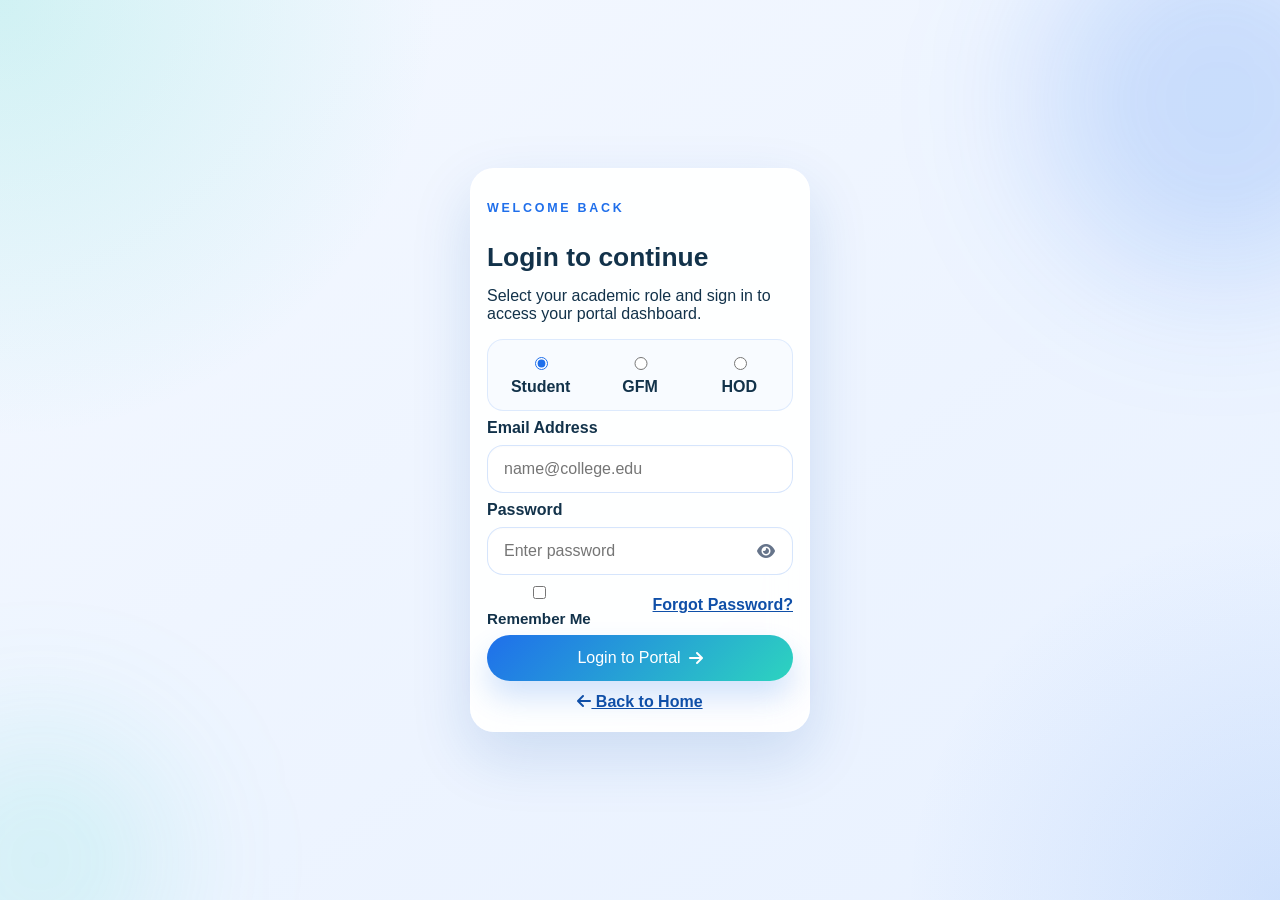
==== dashboards/gfm-attendance-entry.html @ f59755a3 "feat: FY attendance system - real-time updates, defaulter list, GFM notifications to student dashboa" ====
<!DOCTYPE html>
<html lang="en">
<head>
  <meta charset="UTF-8" />
  <meta name="viewport" content="width=device-width, initial-scale=1.0" />
  <title>Mark Attendance | GFM Portal</title>
  <link rel="preconnect" href="https://fonts.googleapis.com" />
  <link rel="preconnect" href="https://fonts.gstatic.com" crossorigin />
  <link href="https://fonts.googleapis.com/css2?family=Inter:wght@300;400;500;600;700;800&family=Outfit:wght@400;500;600;700;800&display=swap" rel="stylesheet" />
  <link rel="stylesheet" href="https://cdnjs.cloudflare.com/ajax/libs/font-awesome/6.5.1/css/all.min.css" crossorigin="anonymous" referrerpolicy="no-referrer" />
  <link rel="stylesheet" href="../css/dashboard.css" />
  <link rel="stylesheet" href="css/attendance.css" />
</head>
<body>
  <div id="toastContainer" style="position: fixed; top: 20px; right: 20px; z-index: 9999; display: flex; flex-direction: column; gap: 10px;"></div>

  <!-- CSRF Token -->
  <input type="hidden" id="csrfToken" value="" />

  <div class="dashboard-wrapper">
    <aside class="sidebar" id="sidebar">
      <div class="sidebar-header">
        <div class="logo-box">
          <svg class="logo-icon" viewBox="0 0 24 24" fill="none" stroke="#3B82F6" stroke-width="2.2" stroke-linecap="round" stroke-linejoin="round">
            <path d="M22 10v6M2 10l10-5 10 5-10 5z"/>
            <path d="M6 12v5c3 3 9 3 12 0v-5"/>
          </svg>
          <span class="portal-brand">GFM Portal</span>
        </div>
        <button class="sidebar-close-btn" id="sidebarCloseBtn" aria-label="Close sidebar">
          <i class="fa-solid fa-xmark"></i>
        </button>
      </div>

      <nav class="sidebar-menu">
        <a class="menu-item" data-tab="dashboard" href "../dashboards/gfm.html">
          <svg class="menu-icon" viewBox="0 0 24 24" fill="none" stroke="currentColor" stroke-width="2" stroke-linecap="round" stroke-linejoin="round">
            <rect x="3" y="3" width="7" height="7"></rect><rect x="14" y="3" width="7" height="7"></rect>
            <rect x="14" y="14" width="7" height="7"></rect><rect x="3" y="14" width="7" height="7"></rect>
          </svg>
          <span>Dashboard</span>
        </a>
        <a class="menu-item" data-tab="students" href="../dashboards/gfm.html">
          <svg class="menu-icon" viewBox="0 0 24 24" fill="none" stroke="currentColor" stroke-width="2" stroke-linecap="round" stroke-linejoin="round">
            <path d="M17 21v-2a4 4 0 0 0-4-4H5a4 4 0 0 0-4 4v2"></path>
            <circle cx="9" cy="7" r="4"></circle>
            <path d="M23 21v-2a4 4 0 0 0-3-3.87"></path>
            <path d="M16 3.13a4 4 0 0 1 0 7.75"></path>
          </svg>
          <span>Student Roster</span>
        </a>
        <a class="menu-item active" data-tab="attendance" href="gfm-attendance-entry.html">
          <svg class="menu-icon" viewBox="0 0 24 24" fill="none" stroke="currentColor" stroke-width="2" stroke-linecap="round" stroke-linejoin="round">
            <path d="M9 11l3 3L22 4"></path><path d="M21 12v7a2 2 0 0 1-2 2H5a2 2 0 0 1-2-2V5a2 2 0 0 1 2-2h11"></path>
          </svg>
          <span>Attendance Entry</span>
        </a>
        <a class="menu-item" data-tab="defaulters" href="../dashboards/gfm.html">
          <svg class="menu-icon" viewBox="0 0 24 24" fill="none" stroke="currentColor" stroke-width="2" stroke-linecap="round" stroke-linejoin="round">
            <path d="M10.29 3.86L1.82 18a2 2 0 0 0 1.71 3h16.94a2 2 0 0 0 1.71-3L13.71 3.86a2 2 0 0 0-3.42 0z"></path>
            <line x1="12" y1="9" x2="12" y2="13"></line><line x1="12" y1="17" x2="12.01" y2="17"></line>
          </svg>
          <span>Defaulters List</span>
        </a>
        <a class="menu-item" data-tab="reports" href="../dashboards/gfm.html">
          <svg class="menu-icon" viewBox="0 0 24 24" fill="none" stroke="currentColor" stroke-width="2" stroke-linecap="round" stroke-linejoin="round">
            <line x1="18" y1="20" x2="18" y2="10"></line>
            <line x1="12" y1="20" x2="12" y2="4"></line>
            <line x1="6" y1="20" x2="6" y2="14"></line>
          </svg>
          <span>Reports</span>
        </a>
        <a class="menu-item" data-tab="notices" href="../dashboards/gfm.html">
          <svg class="menu-icon" viewBox="0 0 24 24" fill="none" stroke="currentColor" stroke-width="2" stroke-linecap="round" stroke-linejoin="round">
            <path d="M18 8A6 6 0 0 0 6 8c0 7-3 9-3 9h18s-3-2-3-9"></path>
            <path d="M13.73 21a2 2 0 0 1-3.46 0"></path>
          </svg>
          <span>Notice Board</span>
        </a>
        <hr class="sidebar-divider" />
        <a class="menu-item logout" id="logoutBtn" href="../login.html">
          <svg class="menu-icon" viewBox="0 0 24 24" fill="none" stroke="currentColor" stroke-width="2" stroke-linecap="round" stroke-linejoin="round">
            <path d="M9 21H5a2 2 0 0 1-2-2V5a2 2 0 0 1 2-2h4"></path>
            <polyline points="16 17 21 12 16 7"></polyline>
            <line x1="21" y1="12" x2="9" y2="12"></line>
          </svg>
          <span>Logout</span>
        </a>
      </nav>

      <div class="sidebar-user-quick">
        <div class="profile-chip" id="userAvatarChip" style="width: 42px; height: 42px; border-radius: 50%; background: linear-gradient(135deg, #3B82F6, #1D4ED8); color: white; display: flex; align-items: center; justify-content: center; font-weight: 700; font-size: 1rem; flex-shrink: 0;">AV</div>
        <div class="quick-user-details">
          <span class="user-name" id="sidebarUserName">Prof. Aniket Verma</span>
          <span class="user-role" id="sidebarUserRole">Artificial Intelligence & Machine Learning (GFM)</span>
        </div>
      </div>
    </aside>

    <div class="main-content-layout">
      <header class="top-navbar">
        <div class="navbar-left">
          <button class="hamburger-menu" id="hamburgerBtn" aria-label="Toggle Navigation">
            <i class="fa-solid fa-bars"></i>
          </button>
          <div class="college-logo-container">
            <div class="college-meta">
              <span class="college-title">Student Attendance Management System</span>
              <span class="portal-badge">Guardian Faculty Portal</span>
            </div>
          </div>
        </div>
        <div class="navbar-center">
          <div class="search-bar-wrapper">
            <svg class="search-icon" viewBox="0 0 24 24" fill="none" stroke="currentColor" stroke-width="2" stroke-linecap="round" stroke-linejoin="round">
              <circle cx="11" cy="11" r="8"></circle><line x1="21" y1="21" x2="16.65" y2="16.65"></line>
            </svg>
            <input type="text" id="globalSearchInput" placeholder="Search student by name, roll no, or PRN..." />
          </div>
        </div>
        <div class="navbar-right">
          <button class="navbar-action-btn" id="themeToggleBtn" title="Toggle Light/Dark Theme">
            <i class="fa-solid fa-moon" id="themeIcon"></i>
          </button>
          <div class="profile-dropdown-wrapper">
            <button class="navbar-profile-trigger" id="profileDropdownBtn">
              <div class="nav-user-avatar" id="navAvatarInitials" style="width: 38px; height: 38px; border-radius: 50%; background: #3B82F6; color: white; display: flex; align-items: center; justify-content: center; font-weight: 700; font-size: 0.9rem;">AV</div>
              <div class="nav-user-info">
                <span class="user-fullname" id="topNavName">Prof. Aniket Verma</span>
                <span class="user-role-label">GFM Faculty In-Charge</span>
              </div>
              <i class="fa-solid fa-chevron-down dropdown-chevron"></i>
            </button>
            <div class="profile-dropdown-menu" id="profileMenu">
              <div class="menu-header">
                <strong id="dropdownName">Prof. Aniket Verma</strong>
                <span id="dropdownEmail">gfm@college.edu</span>
              </div>
              <a class="dropdown-item logout" id="menuLogoutBtn" href="../login.html"><i class="fa-solid fa-right-from-bracket"></i> Logout</a>
            </div>
          </div>
        </div>
      </header>

      <main class="dashboard-body">
        <!-- STEP 1: Selection Form -->
        <section class="tab-view active" id="entry-form-section">
          <div class="section-title-wrapper" style="margin-bottom: 24px;">
            <h1>Attendance Entry</h1>
            <p>Select class details and load students to mark attendance quickly.</p>
          </div>

          <div class="data-table-card" style="padding: 24px; margin-bottom: 24px;">
            <div style="display: grid; grid-template-columns: repeat(auto-fit, minmax(200px, 1fr)); gap: 16px; align-items: end;">
              <div>
                <label style="font-size: 0.82rem; font-weight: 700; display: block; margin-bottom: 6px; color: var(--text-secondary);">Select Class <span style="color: #EF4444;">*</span></label>
                <select class="custom-select-box" id="entryClass" style="width: 100%;">
                  <option value="">-- Select FY A / FY B / FY C --</option>
                  <option value="FY A">FY A</option>
                  <option value="FY B">FY B</option>
                  <option value="FY C">FY C</option>
                </select>
              </div>
              <div>
                <label style="font-size: 0.82rem; font-weight: 700; display: block; margin-bottom: 6px; color: var(--text-secondary);">Subject</label>
                <select class="custom-select-box" id="entrySubject" style="width: 100%;">
                  <option value="Web Development">Web Development</option>
                  <option value="Data Structures">Data Structures</option>
                  <option value="Database Systems">Database Systems</option>
                  <option value="Computer Networks">Computer Networks</option>
                  <option value="Software Engineering">Software Engineering</option>
                  <option value="Machine Learning">Machine Learning</option>
                  <option value="Artificial Intelligence">Artificial Intelligence</option>
                  <option value="Mobile Application Development">Mobile Application Development</option>
                </select>
              </div>
              <div>
                <label style="font-size: 0.82rem; font-weight: 700; display: block; margin-bottom: 6px; color: var(--text-secondary);">Date</label>
                <input type="date" class="custom-select-box" id="entryDate" style="width: 100%;" />
              </div>
              <div>
                <label style="font-size: 0.82rem; font-weight: 700; display: block; margin-bottom: 6px; color: var(--text-secondary);">Lecture Number</label>
                <input type="number" class="custom-select-box" id="entryLecture" value="1" min="1" style="width: 100%;" />
              </div>
            </div>
            <div style="margin-top: 20px; display: flex; gap: 12px; flex-wrap: wrap;">
              <button class="table-action-btn primary-solid" id="loadStudentsBtn">
                <i class="fa-solid fa-users"></i> Load Student List
              </button>
              <button class="table-action-btn secondary-ghost" id="resetFormBtn">
                <i class="fa-solid fa-rotate-left"></i> Reset Form
              </button>
            </div>
          </div>
        </section>

        <!-- STEP 2: Attendance Marking Table -->
        <section class="tab-view hidden-view" id="attendance-table-section">
          <div class="data-table-card">
            <div class="table-card-header">
              <div>
                <h2 style="margin-bottom: 4px;" id="tableSubjectTitle">Attendance Marking</h2>
                <p style="font-size: 0.85rem; color: var(--text-secondary);">
                  Present: <strong id="presentCountText" class="text-success">0</strong> | 
                  Absent: <strong id="absentCountText" class="text-danger">0</strong> | 
                  Medical Leave: <strong id="medicalCountText" style="color: #F59E0B;">0</strong> | 
                  Duty Leave: <strong id="dutyCountText" style="color: #6366F1;">0</strong> | 
                  Total: <strong id="totalCountText">0</strong>
                </p>
              </div>
              <div class="table-controls">
                <div class="search-box-pill">
                  <svg class="search-icon-sm" viewBox="0 0 24 24" fill="none" stroke="currentColor" stroke-width="2">
                    <circle cx="11" cy="11" r="8"></circle><line x1="21" y1="21" x2="16.65" y2="16.65"></line>
                  </svg>
                  <input type="text" id="attendanceSearchInput" placeholder="Search student..." />
                </div>
                <button type="button" class="table-action-btn secondary-solid" id="markAllPresentBtn" title="Mark all as Present">
                  <i class="fa-solid fa-user-check text-success"></i> Mark All Present
                </button>
                <button type="button" class="table-action-btn secondary-solid" id="markAllAbsentBtn" title="Mark all as Absent">
                  <i class="fa-solid fa-user-xmark text-danger"></i> Mark All Absent
                </button>
                <button type="button" class="table-action-btn secondary-ghost" id="resetAttendanceBtn">
                  <i class="fa-solid fa-rotate-left"></i> Reset
                </button>
                <button type="button" class="table-action-btn primary-solid" id="saveAttendanceBtn">
                  <i class="fa-solid fa-floppy-disk"></i> Save Attendance
                </button>
              </div>
            </div>

            <div class="responsive-table-container">
              <table class="dashboard-table attendance-fast-table" id="attendanceEntryTable">
                <thead>
                  <tr>
                    <th>Roll Number</th>
                    <th>PRN</th>
                    <th>Student Name</th>
                    <th>Current Attendance %</th>
                    <th class="cell-center" style="color: #10B981;">Present</th>
                    <th class="cell-center" style="color: #EF4444;">Absent</th>
                    <th class="cell-center" style="color: #F59E0B;">Medical Leave</th>
                    <th class="cell-center" style="color: #6366F1;">Duty Leave</th>
                    <th>Remarks</th>
                  </tr>
                </thead>
                <tbody id="attendanceTableBody">
                  <tr id="emptyStateRow">
                    <td colspan="9" style="text-align: center; padding: 40px; color: var(--text-secondary);">
                      <i class="fa-solid fa-inbox" style="font-size: 2rem; margin-bottom: 12px; display: block;"></i>
                      Select FY A, FY B or FY C to load students.
                    </td>
                  </tr>
                </tbody>
              </table>
            </div>
          </div>
        </section>

        <!-- Loading Overlay -->
        <div id="loadingOverlay" style="display: none; position: fixed; inset: 0; background: rgba(0,0,0,0.4); z-index: 9998; justify-content: center; align-items: center;">
          <div style="background: white; padding: 24px 32px; border-radius: 12px; display: flex; flex-direction: column; align-items: center; gap: 12px;">
            <div class="spinner"></div>
            <span style="font-weight: 600;">Saving Attendance...</span>
          </div>
        </div>

        <!-- Duplicate Modal -->
        <div id="duplicateModal" style="display: none; position: fixed; inset: 0; background: rgba(0,0,0,0.5); z-index: 10000; justify-content: center; align-items: center;">
          <div style="background: white; padding: 28px; border-radius: 16px; max-width: 500px; width: 90%; box-shadow: 0 20px 60px rgba(0,0,0,0.3);">
            <div style="display: flex; align-items: center; gap: 12px; margin-bottom: 16px;">
              <div style="width: 40px; height: 40px; border-radius: 50%; background: rgba(245, 158, 11, 0.1); color: #F59E0B; display: flex; align-items: center; justify-content: center;">
                <i class="fa-solid fa-triangle-exclamation fa-lg"></i>
              </div>
              <h3 style="margin: 0; font-size: 1.1rem;">Duplicate Attendance Found</h3>
            </div>
            <p style="color: var(--text-secondary); margin-bottom: 8px;">Attendance for this lecture session already exists:</p>
            <ul id="duplicateList" style="background: #FEF3C7; padding: 12px 16px; border-radius: 8px; margin-bottom: 20px; list-style: none; font-size: 0.9rem;"></ul>
            <div style="display: flex; gap: 12px; justify-content: flex-end;">
              <button class="table-action-btn secondary-ghost" id="duplicateCancelBtn">Keep Existing</button>
              <button class="table-action-btn primary-solid" id="duplicateOverwriteBtn">Update Existing Attendance</button>
            </div>
          </div>
        </div>

      </main>
    </div>
  </div>

  <script src="../js/dashboard.js"></script>
  <script src="js/attendance_entry.js"></script>
</body>
</html>
---- css/dashboard.css ----
/* ==========================================================================
   PREMIUM 2026 SaaS DESIGN SYSTEM - GFM ATTENDANCE DEFAULTER SYSTEM
   Inspired by Stripe, Linear, Notion, and Microsoft Admin Center.
   Clean whitespace, subtle glassmorphic elements, modern typography.
   ========================================================================== */

/* 1. CSS VARIABLES & COLOR SYSTEM */
:root {
  --primary: #3B82F6;
  --primary-hover: #2563EB;
  --primary-light: rgba(59, 130, 246, 0.08);
  --secondary: #0F172A;
  --success: #10B981;
  --warning: #F59E0B;
  --danger: #EF4444;
  --purple: #8B5CF6;
  --skyblue: #0EA5E9;

  /* White-space & Typography Scale */
  --font-family: 'Poppins', -apple-system, BlinkMacSystemFont, "Segoe UI", Roboto, sans-serif;
  --radius-xl: 20px;
  --radius-lg: 16px;
  --radius-md: 12px;
  --radius-sm: 8px;
  --transition: all 0.35s cubic-bezier(0.16, 1, 0.3, 1);
  --navbar-height: 76px;
  --sidebar-width: 270px;
  --sidebar-collapsed-width: 88px;

  /* Light Theme Variables (Clean, bright, glass surfaces) */
  --background: #F6F8FC;
  --surface: rgba(255, 255, 255, 0.85);
  --surface-solid: #FFFFFF;
  --surface-hover: rgba(241, 245, 249, 0.8);
  --text-primary: #1E293B;
  --text-secondary: #64748B;
  --border: rgba(226, 232, 240, 0.8);
  --border-focus: rgba(59, 130, 246, 0.4);
  --glass-bg: rgba(255, 255, 255, 0.65);
  --glass-border: rgba(255, 255, 255, 0.6);
  --glass-shadow: 0 8px 32px 0 rgba(31, 38, 135, 0.04);
  
  --shadow-sm: 0 2px 8px rgba(0, 0, 0, 0.02);
  --shadow-md: 0 10px 25px -5px rgba(0, 0, 0, 0.03), 0 8px 10px -6px rgba(0, 0, 0, 0.03);
  --shadow-lg: 0 20px 40px -10px rgba(15, 23, 42, 0.06);

  /* Brand Tints */
  --blue-tint: rgba(59, 130, 246, 0.08);
  --green-tint: rgba(16, 185, 129, 0.08);
  --orange-tint: rgba(245, 158, 11, 0.08);
  --red-tint: rgba(239, 68, 68, 0.08);
  --purple-tint: rgba(139, 92, 246, 0.08);
  --skyblue-tint: rgba(14, 165, 233, 0.08);
}

[data-theme="dark"] {
  /* Dark Theme Variables (Deep Space, Matte Charcoal) */
  --background: #080B11;
  --surface: rgba(17, 24, 39, 0.7);
  --surface-solid: #111827;
  --surface-hover: rgba(31, 41, 55, 0.7);
  --text-primary: #F3F4F6;
  --text-secondary: #9CA3AF;
  --border: rgba(55, 65, 81, 0.4);
  --border-focus: rgba(59, 130, 246, 0.6);
  --glass-bg: rgba(17, 24, 39, 0.5);
  --glass-border: rgba(255, 255, 255, 0.05);
  --glass-shadow: 0 8px 32px 0 rgba(0, 0, 0, 0.3);
  
  --shadow-sm: 0 2px 8px rgba(0, 0, 0, 0.2);
  --shadow-md: 0 10px 25px -5px rgba(0, 0, 0, 0.3), 0 8px 10px -6px rgba(0, 0, 0, 0.3);
  --shadow-lg: 0 20px 40px -10px rgba(0, 0, 0, 0.5);

  --blue-tint: rgba(59, 130, 246, 0.15);
  --green-tint: rgba(16, 185, 129, 0.15);
  --orange-tint: rgba(245, 158, 11, 0.15);
  --red-tint: rgba(239, 68, 68, 0.15);
  --purple-tint: rgba(139, 92, 246, 0.15);
  --skyblue-tint: rgba(14, 165, 233, 0.15);
}

/* 2. BASE RESET & SCROLLBARS */
* {
  box-sizing: border-box;
  margin: 0;
  padding: 0;
  -webkit-font-smoothing: antialiased;
  -moz-osx-font-smoothing: grayscale;
}

body {
  font-family: var(--font-family);
  background-color: var(--background);
  color: var(--text-primary);
  min-height: 100vh;
  overflow-x: hidden;
  line-height: 1.6;
  letter-spacing: -0.01em;
  transition: background-color 0.4s ease, color 0.4s ease;
}

/* Custom Scrollbar for modern touch */
::-webkit-scrollbar {
  width: 6px;
  height: 6px;
}

::-webkit-scrollbar-track {
  background: transparent;
}

::-webkit-scrollbar-thumb {
  background: var(--border);
  border-radius: 10px;
}

::-webkit-scrollbar-thumb:hover {
  background: var(--text-secondary);
}

a, button {
  cursor: pointer;
  transition: var(--transition);
}

/* Global Helpers */
.warning-text { color: var(--warning); font-weight: 600; }
.danger-text { color: var(--danger); font-weight: 600; }
.success-text { color: var(--success); font-weight: 600; }
.primary-text { color: var(--primary); font-weight: 600; }
.font-weight-bold { font-weight: 600; }
.center-align { text-align: center; }

/* ==========================================================================
   3. STRUCTURAL WRAPPERS
   ========================================================================== */
.dashboard-wrapper {
  display: flex;
  min-height: 100vh;
  width: 100vw;
}

/* SIDEBAR - Translucent Glassmorphic Column */
.sidebar {
  width: var(--sidebar-width);
  background: var(--glass-bg);
  backdrop-filter: blur(16px);
  -webkit-backdrop-filter: blur(16px);
  border-right: 1px solid var(--glass-border);
  display: flex;
  flex-direction: column;
  position: fixed;
  top: 0;
  bottom: 0;
  left: 0;
  z-index: 100;
  box-shadow: var(--glass-shadow);
  transition: var(--transition);
}

.sidebar.collapsed {
  width: var(--sidebar-collapsed-width);
}

.sidebar-header {
  height: var(--navbar-height);
  padding: 0 24px;
  display: flex;
  align-items: center;
  justify-content: space-between;
  border-bottom: 1px solid var(--border);
}

.logo-box {
  display: flex;
  align-items: center;
  gap: 14px;
  overflow: hidden;
}

.logo-icon {
  width: 36px;
  height: 36px;
  flex-shrink: 0;
  filter: drop-shadow(0 4px 6px rgba(59, 130, 246, 0.2));
}

.portal-brand {
  font-size: 1.15rem;
  font-weight: 800;
  color: var(--text-primary);
  white-space: nowrap;
  letter-spacing: -0.03em;
  background: linear-gradient(135deg, var(--text-primary) 30%, var(--primary) 100%);
  -webkit-background-clip: text;
  -webkit-text-fill-color: transparent;
}

.sidebar-close-btn {
  display: none;
  color: var(--text-secondary);
}

.sidebar-menu {
  flex: 1;
  padding: 24px 16px;
  display: flex;
  flex-direction: column;
  gap: 6px;
  overflow-y: auto;
}

.menu-item {
  display: flex;
  align-items: center;
  gap: 16px;
  padding: 12px 18px;
  border-radius: var(--radius-md);
  color: var(--text-secondary);
  font-weight: 500;
  font-size: 0.92rem;
  position: relative;
  overflow: hidden;
}

.menu-icon {
  width: 22px;
  height: 22px;
  flex-shrink: 0;
  stroke: var(--text-secondary);
}

.menu-item:hover {
  background-color: var(--surface-hover);
  color: var(--text-primary);
}

.menu-item:hover .menu-icon {
  stroke: var(--text-primary);
}

.menu-item.active {
  background: linear-gradient(135deg, var(--primary) 0%, var(--primary-hover) 100%);
  color: #FFFFFF;
  box-shadow: 0 4px 14px 0 rgba(59, 130, 246, 0.3);
}

.menu-item.active .menu-icon {
  stroke: #FFFFFF;
}

.sidebar-divider {
  border: 0;
  height: 1px;
  background-color: var(--border);
  margin: 16px 8px;
}

.menu-item.logout {
  margin-top: auto;
}

.menu-item.logout:hover {
  background-color: var(--red-tint);
  color: var(--danger);
}

.sidebar-user-quick {
  padding: 20px 16px;
  border-top: 1px solid var(--border);
  display: flex;
  align-items: center;
  gap: 14px;
  overflow: hidden;
  background: rgba(15, 23, 42, 0.02);
}

[data-theme="dark"] .sidebar-user-quick {
  background: rgba(255, 255, 255, 0.02);
}

.quick-user-avatar {
  width: 44px;
  height: 44px;
  border-radius: 50%;
  object-fit: cover;
  flex-shrink: 0;
  border: 2px solid var(--primary);
  box-shadow: var(--shadow-sm);
}

.quick-user-details {
  display: flex;
  flex-direction: column;
  overflow: hidden;
}

.quick-user-details .user-name {
  font-size: 0.88rem;
  font-weight: 600;
  color: var(--text-primary);
  white-space: nowrap;
  text-overflow: ellipsis;
  overflow: hidden;
}

.quick-user-details .user-role {
  font-size: 0.78rem;
  color: var(--text-secondary);
  white-space: nowrap;
}

/* Sidebar Collapsed State */
.sidebar.collapsed .portal-brand,
.sidebar.collapsed .sidebar-user-quick .quick-user-details,
.sidebar.collapsed .menu-item span,
.sidebar.collapsed .sidebar-divider {
  display: none;
}

.sidebar.collapsed .menu-item {
  justify-content: center;
  padding: 14px;
}

.sidebar.collapsed .sidebar-user-quick {
  justify-content: center;
  padding: 14px;
}

/* MAIN CONTENT BLOCK */
.main-content-layout {
  flex: 1;
  margin-left: var(--sidebar-width);
  min-height: 100vh;
  display: flex;
  flex-direction: column;
  transition: var(--transition);
  position: relative;
}

.sidebar.collapsed ~ .main-content-layout {
  margin-left: var(--sidebar-collapsed-width);
}

/* FIXED TOP NAVBAR */
.top-navbar {
  height: var(--navbar-height);
  background: var(--glass-bg);
  backdrop-filter: blur(16px);
  -webkit-backdrop-filter: blur(16px);
  border-bottom: 1px solid var(--glass-border);
  padding: 0 32px;
  display: flex;
  align-items: center;
  justify-content: space-between;
  position: sticky;
  top: 0;
  z-index: 90;
  box-shadow: var(--glass-shadow);
  transition: background-color 0.4s ease;
}

.navbar-left {
  display: flex;
  align-items: center;
  gap: 20px;
}

.hamburger-menu {
  color: var(--text-primary);
  display: flex;
  align-items: center;
  justify-content: center;
  padding: 6px;
  border-radius: var(--radius-sm);
}

.hamburger-menu:hover {
  background-color: var(--surface-hover);
}

.college-logo-container {
  display: flex;
  align-items: center;
  gap: 14px;
}

.college-svg-logo {
  width: 42px;
  height: 42px;
  flex-shrink: 0;
  filter: drop-shadow(0 4px 8px rgba(0, 0, 0, 0.05));
}

.college-meta {
  display: flex;
  flex-direction: column;
}

.college-title {
  font-size: 0.92rem;
  font-weight: 800;
  color: var(--text-primary);
  white-space: nowrap;
  letter-spacing: -0.02em;
}

.portal-badge {
  font-size: 0.72rem;
  color: var(--primary);
  font-weight: 700;
  text-transform: uppercase;
  letter-spacing: 0.08em;
}

.navbar-center {
  flex: 1;
  max-width: 440px;
  margin: 0 32px;
}

.search-bar-wrapper {
  background-color: rgba(15, 23, 42, 0.03);
  border: 1px solid var(--border);
  border-radius: var(--radius-md);
  padding: 10px 18px;
  display: flex;
  align-items: center;
  gap: 12px;
  transition: var(--transition);
}

[data-theme="dark"] .search-bar-wrapper {
  background-color: rgba(255, 255, 255, 0.03);
}

.search-bar-wrapper:focus-within {
  border-color: var(--primary);
  background-color: var(--surface-solid);
  box-shadow: 0 0 0 4px rgba(59, 130, 246, 0.12);
}

.search-icon {
  width: 20px;
  height: 20px;
  color: var(--text-secondary);
  stroke: var(--text-secondary);
}

.search-bar-wrapper input {
  width: 100%;
  font-size: 0.88rem;
  color: var(--text-primary);
  font-weight: 500;
}

.search-bar-wrapper input::placeholder {
  color: var(--text-secondary);
  font-weight: 400;
}

.navbar-right {
  display: flex;
  align-items: center;
  gap: 14px;
}

.navbar-action-btn {
  width: 42px;
  height: 42px;
  border-radius: 50%;
  display: flex;
  align-items: center;
  justify-content: center;
  color: var(--text-secondary);
  position: relative;
  border: 1px solid var(--border);
  background: var(--surface-solid);
}

.navbar-action-btn:hover {
  background-color: var(--surface-hover);
  color: var(--text-primary);
  transform: translateY(-2px);
  box-shadow: var(--shadow-sm);
}

.badge-dot {
  width: 8px;
  height: 8px;
  border-radius: 50%;
  background-color: var(--danger);
  position: absolute;
  top: 10px;
  right: 10px;
  box-shadow: 0 0 0 2px var(--surface-solid);
}

.notification-bell-container {
  position: relative;
}

.notification-badge {
  background-color: var(--danger);
  color: white;
  font-size: 0.68rem;
  font-weight: 800;
  border-radius: 20px;
  padding: 2px 6px;
  position: absolute;
  top: -4px;
  right: -4px;
  box-shadow: 0 0 0 2px var(--surface-solid);
}

/* Dropdown styling */
.notification-dropdown-panel {
  position: absolute;
  top: calc(100% + 12px);
  right: 0;
  width: 360px;
  background-color: var(--surface-solid);
  border: 1px solid var(--border);
  border-radius: var(--radius-xl);
  box-shadow: var(--shadow-lg);
  display: none;
  flex-direction: column;
  overflow: hidden;
  z-index: 120;
  animation: slideDownFade 0.3s cubic-bezier(0.16, 1, 0.3, 1);
}

.notification-dropdown-panel.show {
  display: flex;
}

@keyframes slideDownFade {
  from { opacity: 0; transform: translateY(-10px); }
  to { opacity: 1; transform: translateY(0); }
}

.dropdown-header {
  padding: 18px 20px;
  border-bottom: 1px solid var(--border);
  display: flex;
  align-items: center;
  justify-content: space-between;
}

.dropdown-header h4 {
  font-size: 0.95rem;
  font-weight: 700;
}

.dropdown-notification-list {
  list-style: none;
  max-height: 320px;
  overflow-y: auto;
}

.dropdown-notification-list li {
  padding: 16px 20px;
  border-bottom: 1px solid var(--border);
  display: flex;
  gap: 14px;
  transition: var(--transition);
}

.dropdown-notification-list li:hover {
  background-color: var(--surface-hover);
}

.dropdown-notification-list li.unread {
  background-color: var(--primary-light);
}

.notif-icon-circle {
  width: 36px;
  height: 36px;
  border-radius: 50%;
  display: flex;
  align-items: center;
  justify-content: center;
  flex-shrink: 0;
}

.notif-body {
  display: flex;
  flex-direction: column;
  gap: 4px;
}

.notif-body p {
  font-size: 0.85rem;
  color: var(--text-primary);
  line-height: 1.4;
}

.notif-time {
  font-size: 0.72rem;
  color: var(--text-secondary);
}

.dropdown-footer {
  padding: 14px;
  border-top: 1px solid var(--border);
  text-align: center;
  background-color: var(--background);
}

.dropdown-footer a {
  font-size: 0.85rem;
  font-weight: 700;
  color: var(--primary);
}

/* Profile trigger options menu */
.profile-dropdown-wrapper {
  position: relative;
}

.navbar-profile-trigger {
  display: flex;
  align-items: center;
  gap: 12px;
  padding: 6px 14px 6px 6px;
  border-radius: 50px;
  border: 1px solid var(--border);
  background: var(--surface-solid);
}

.navbar-profile-trigger:hover {
  background-color: var(--surface-hover);
  transform: translateY(-2px);
  box-shadow: var(--shadow-sm);
}

.nav-user-avatar {
  width: 38px;
  height: 38px;
  border-radius: 50%;
  object-fit: cover;
  border: 2px solid var(--primary);
}

.nav-user-info {
  display: flex;
  flex-direction: column;
  text-align: left;
}

.user-fullname {
  font-size: 0.85rem;
  font-weight: 700;
  color: var(--text-primary);
  line-height: 1.2;
}

.user-role-label {
  font-size: 0.72rem;
  color: var(--text-secondary);
}

.dropdown-chevron {
  color: var(--text-secondary);
}

.profile-dropdown-menu {
  position: absolute;
  top: calc(100% + 12px);
  right: 0;
  width: 240px;
  background-color: var(--surface-solid);
  border: 1px solid var(--border);
  border-radius: var(--radius-xl);
  box-shadow: var(--shadow-lg);
  padding: 10px 0;
  display: none;
  flex-direction: column;
  z-index: 120;
  animation: slideDownFade 0.3s cubic-bezier(0.16, 1, 0.3, 1);
}

.profile-dropdown-menu.show {
  display: flex;
}

.menu-header {
  padding: 14px 20px;
  border-bottom: 1px solid var(--border);
  display: flex;
  flex-direction: column;
  margin-bottom: 6px;
}

.menu-header strong {
  font-size: 0.88rem;
  color: var(--text-primary);
  font-weight: 700;
}

.menu-header span {
  font-size: 0.78rem;
  color: var(--text-secondary);
  word-break: break-all;
}

.dropdown-item {
  display: flex;
  align-items: center;
  gap: 14px;
  padding: 12px 20px;
  font-size: 0.88rem;
  color: var(--text-secondary);
  font-weight: 500;
}

.dropdown-item:hover {
  background-color: var(--surface-hover);
  color: var(--text-primary);
}

.dropdown-divider {
  border: 0;
  height: 1px;
  background-color: var(--border);
  margin: 8px 0;
}

.dropdown-item.logout:hover {
  background-color: var(--red-tint);
  color: var(--danger);
}


/* ==========================================================================
   4. LAYOUT COMPONENT VISUAL POLISH
   ========================================================================== */
.dashboard-body {
  padding: 40px; /* Increased whitespace */
  display: flex;
  flex-direction: column;
  gap: 36px; /* Increased whitespace */
  flex: 1;
}

.hidden-view {
  display: none !important;
}

/* SECTION META WRAPPER */
.section-title-wrapper {
  display: flex;
  flex-direction: column;
  gap: 8px;
}

.section-title-wrapper h1 {
  font-size: 2rem;
  font-weight: 800;
  color: var(--text-primary);
  letter-spacing: -0.03em;
}

.section-title-wrapper p {
  font-size: 0.95rem;
  color: var(--text-secondary);
}

.back-link {
  display: inline-flex;
  align-items: center;
  gap: 8px;
  font-size: 0.9rem;
  color: var(--primary);
  font-weight: 700;
  margin-bottom: 12px;
}

.back-link:hover {
  color: var(--primary-hover);
  transform: translateX(-2px);
}

/* DASHBOARD HERO BANNER (Oracle/Microsoft style gradient glass) */
.dashboard-hero {
  background: linear-gradient(135deg, #1E3A8A 0%, #0F172A 100%);
  color: #FFFFFF;
  border-radius: var(--radius-xl);
  padding: 36px 44px;
  display: flex;
  justify-content: space-between;
  align-items: center;
  position: relative;
  overflow: hidden;
  box-shadow: var(--shadow-md), 0 15px 30px -10px rgba(30, 58, 138, 0.2);
  border: 1px solid rgba(255, 255, 255, 0.05);
}

[data-theme="dark"] .dashboard-hero {
  background: linear-gradient(135deg, #0F172A 0%, #020617 100%);
}

.hero-text h1 {
  font-size: 1.8rem;
  font-weight: 800;
  margin-bottom: 12px;
  letter-spacing: -0.02em;
}

.hero-text p {
  font-size: 0.98rem;
  color: rgba(241, 245, 249, 0.8);
  margin-bottom: 24px;
}

.hero-text p strong {
  background-color: rgba(245, 158, 11, 0.25);
  border: 1px solid rgba(245, 158, 11, 0.3);
  padding: 3px 8px;
  border-radius: var(--radius-sm);
  color: #FBBF24;
}

.hero-academic-meta {
  display: flex;
  flex-wrap: wrap;
  gap: 14px;
}

.meta-tag {
  background-color: rgba(255, 255, 255, 0.06);
  border: 1px solid rgba(255, 255, 255, 0.08);
  padding: 8px 16px;
  border-radius: var(--radius-md);
  font-size: 0.82rem;
  display: flex;
  gap: 8px;
}

.meta-tag .meta-label {
  color: rgba(255, 255, 255, 0.6);
}

.meta-tag .meta-val {
  font-weight: 700;
}

/* Clock Widget */
.hero-clock-widget {
  background-color: rgba(255, 255, 255, 0.04);
  backdrop-filter: blur(20px);
  -webkit-backdrop-filter: blur(20px);
  border: 1px solid rgba(255, 255, 255, 0.08);
  padding: 20px 24px;
  border-radius: var(--radius-lg);
  display: flex;
  align-items: center;
  gap: 20px;
  min-width: 270px;
  box-shadow: 0 8px 32px 0 rgba(0, 0, 0, 0.2);
}

.clock-icon {
  color: var(--primary);
  opacity: 0.9;
  filter: drop-shadow(0 0 8px rgba(59, 130, 246, 0.5));
}

.clock-display {
  display: flex;
  flex-direction: column;
}

.clock-time {
  font-size: 1.55rem;
  font-weight: 800;
  letter-spacing: 0.5px;
}

.clock-date {
  font-size: 0.78rem;
  color: rgba(241, 245, 249, 0.7);
}


/* ==========================================================================
   5. METRICS STATS CARDS (Premium Elevating Grid)
   ========================================================================== */
.metrics-grid {
  display: grid;
  grid-template-columns: repeat(auto-fit, minmax(230px, 1fr));
  gap: 24px; /* Increased whitespace */
}

.metric-card {
  background: var(--surface);
  backdrop-filter: blur(12px);
  -webkit-backdrop-filter: blur(12px);
  border: 1px solid var(--border);
  border-radius: var(--radius-lg);
  padding: 24px;
  display: flex;
  justify-content: space-between;
  align-items: flex-start;
  position: relative;
  overflow: hidden;
  box-shadow: var(--shadow-sm);
  transition: var(--transition);
}

.metric-card:hover {
  transform: translateY(-6px) scale(1.01);
  box-shadow: var(--shadow-lg);
  border-color: var(--border-focus);
}

.metric-info {
  display: flex;
  flex-direction: column;
  z-index: 2;
}

.metric-title {
  font-size: 0.82rem;
  font-weight: 700;
  color: var(--text-secondary);
  text-transform: uppercase;
  letter-spacing: 0.08em;
  margin-bottom: 12px;
}

.metric-value {
  font-size: 2.1rem;
  font-weight: 800;
  color: var(--text-primary);
  line-height: 1.1;
  margin-bottom: 8px;
  letter-spacing: -0.02em;
}

.metric-helper {
  font-size: 0.76rem;
  color: var(--text-secondary);
  font-weight: 500;
}

.metric-icon-box {
  width: 48px;
  height: 48px;
  border-radius: var(--radius-md);
  display: flex;
  align-items: center;
  justify-content: center;
  z-index: 2;
  box-shadow: inset 0 2px 4px rgba(255, 255, 255, 0.1);
}

.metric-icon-box svg {
  width: 24px;
  height: 24px;
}

.card-glow-bg {
  position: absolute;
  top: -30px;
  right: -30px;
  width: 110px;
  height: 110px;
  border-radius: 50%;
  filter: blur(45px);
  opacity: 0.2;
}

.metric-card:hover .card-glow-bg {
  transform: scale(1.6);
  opacity: 0.35;
}


/* ==========================================================================
   6. GRID LAYOUT & WHITE SPACE
   ========================================================================== */
.dashboard-grid-layout {
  display: grid;
  grid-template-columns: 1fr 350px;
  gap: 32px; /* Increased whitespace */
}

.grid-column-left {
  display: flex;
  flex-direction: column;
  gap: 32px; /* Increased whitespace */
}

.grid-column-right {
  display: flex;
  flex-direction: column;
  gap: 32px; /* Increased whitespace */
}

/* CHARTS SECTION */
.charts-card-panel {
  display: grid;
  grid-template-columns: 1fr 1fr;
  gap: 32px; /* Increased whitespace */
}

.chart-box {
  background: var(--surface);
  backdrop-filter: blur(12px);
  -webkit-backdrop-filter: blur(12px);
  border: 1px solid var(--border);
  border-radius: var(--radius-lg);
  padding: 24px;
  box-shadow: var(--shadow-sm);
}

.chart-header {
  display: flex;
  align-items: center;
  justify-content: space-between;
  margin-bottom: 24px;
}

.chart-header h3 {
  font-size: 1rem;
  font-weight: 700;
  color: var(--text-primary);
  letter-spacing: -0.02em;
}

.chart-filters {
  display: flex;
  background-color: rgba(15, 23, 42, 0.04);
  padding: 3px;
  border-radius: var(--radius-sm);
}

[data-theme="dark"] .chart-filters {
  background-color: rgba(255, 255, 255, 0.04);
}

.chart-filter-tag {
  font-size: 0.78rem;
  padding: 5px 12px;
  border-radius: 6px;
  font-weight: 600;
  color: var(--text-secondary);
}

.chart-filter-tag.active {
  background-color: var(--surface-solid);
  box-shadow: var(--shadow-sm);
  color: var(--primary);
}

.svg-chart-container {
  width: 100%;
  position: relative;
  display: flex;
  justify-content: center;
}

.premium-svg-chart {
  width: 100%;
  height: auto;
}

.chart-text-lbl {
  font-size: 9px;
  fill: var(--text-secondary);
  font-family: var(--font-family);
  font-weight: 500;
}

.chart-dot {
  cursor: pointer;
  transition: var(--transition);
}

.chart-dot:hover {
  r: 8px;
  filter: drop-shadow(0 0 6px var(--primary));
}

/* Donut Chart Layout */
.donut-layout {
  flex-direction: column;
  align-items: center;
  gap: 24px;
}

.donut-chart-svg {
  position: relative;
  width: 160px;
  height: 160px;
}

.donut-center-info {
  position: absolute;
  top: 50%;
  left: 50%;
  transform: translate(-50%, -50%);
  display: flex;
  flex-direction: column;
  align-items: center;
}

.donut-big-val {
  font-size: 1.95rem;
  font-weight: 800;
  color: var(--text-primary);
  line-height: 1.1;
  letter-spacing: -0.03em;
}

.donut-lbl {
  font-size: 0.72rem;
  color: var(--text-secondary);
  text-transform: uppercase;
  letter-spacing: 0.08em;
  font-weight: 700;
}

.donut-legend {
  width: 100%;
  display: flex;
  flex-direction: column;
  gap: 10px;
}

.legend-item {
  display: flex;
  align-items: center;
  gap: 14px;
  padding: 10px 14px;
  border-radius: var(--radius-md);
  border: 1px solid transparent;
}

.legend-item:hover {
  background-color: var(--surface-hover);
  border-color: var(--border);
  transform: translateX(4px);
}

.legend-color-indicator {
  width: 12px;
  height: 12px;
  border-radius: 50%;
  flex-shrink: 0;
  box-shadow: inset 0 1px 2px rgba(0, 0, 0, 0.15);
}

.legend-details {
  display: flex;
  justify-content: space-between;
  width: 100%;
}

.legend-name {
  font-size: 0.85rem;
  font-weight: 600;
  color: var(--text-primary);
}

.legend-value {
  font-size: 0.85rem;
  color: var(--text-secondary);
  font-weight: 700;
}


/* ==========================================================================
   7. REGISTER STUDENT ATTENDANCE TABLE
   ========================================================================== */
.data-table-card {
  background: var(--surface);
  backdrop-filter: blur(12px);
  -webkit-backdrop-filter: blur(12px);
  border: 1px solid var(--border);
  border-radius: var(--radius-xl);
  box-shadow: var(--shadow-sm);
  display: flex;
  flex-direction: column;
  overflow: hidden;
}

.table-card-header {
  padding: 28px 32px;
  border-bottom: 1px solid var(--border);
  display: flex;
  justify-content: space-between;
  align-items: center;
  flex-wrap: wrap;
  gap: 20px;
}

.table-card-header h2 {
  font-size: 1.15rem;
  font-weight: 800;
  letter-spacing: -0.02em;
}

.record-count {
  font-size: 0.78rem;
  color: var(--primary);
  background-color: var(--blue-tint);
  padding: 4px 12px;
  border-radius: 50px;
  font-weight: 700;
  text-transform: uppercase;
  letter-spacing: 0.05em;
}

.table-controls {
  display: flex;
  align-items: center;
  gap: 14px;
  flex-wrap: wrap;
}

.custom-select-box {
  background-color: var(--background);
  border: 1px solid var(--border);
  padding: 10px 16px;
  border-radius: var(--radius-md);
  font-size: 0.82rem;
  font-weight: 600;
  transition: var(--transition);
}

.custom-select-box:focus {
  border-color: var(--primary);
  box-shadow: 0 0 0 3px rgba(59, 130, 246, 0.1);
}

.search-box-pill {
  background-color: var(--background);
  border: 1px solid var(--border);
  border-radius: var(--radius-md);
  padding: 10px 16px;
  display: flex;
  align-items: center;
  max-width: 250px;
  transition: var(--transition);
}

.search-box-pill:focus-within {
  border-color: var(--primary);
  background-color: var(--surface-solid);
  box-shadow: 0 0 0 3px rgba(59, 130, 246, 0.1);
}

.search-box-pill input {
  font-size: 0.82rem;
  width: 100%;
  font-weight: 500;
}

.table-action-btn {
  display: inline-flex;
  align-items: center;
  gap: 8px;
  padding: 10px 20px;
  border-radius: var(--radius-md);
  font-size: 0.85rem;
  font-weight: 700;
  transition: var(--transition);
  box-shadow: var(--shadow-sm);
}

.table-action-btn.primary-solid {
  background: linear-gradient(135deg, var(--primary) 0%, var(--primary-hover) 100%);
  color: white;
}

.table-action-btn.primary-solid:hover {
  transform: translateY(-2px);
  box-shadow: 0 4px 12px rgba(59, 130, 246, 0.2);
}

.table-action-btn.primary-outline {
  border: 1.5px solid var(--primary);
  color: var(--primary);
}

.table-action-btn.primary-outline:hover {
  background-color: var(--blue-tint);
  transform: translateY(-2px);
}

.table-action-btn.secondary-solid {
  background-color: var(--background);
  color: var(--text-primary);
  border: 1px solid var(--border);
}

.table-action-btn.secondary-solid:hover {
  background-color: var(--surface-hover);
}

.table-action-btn.danger-outline {
  border: 1.5px solid var(--danger);
  color: var(--danger);
}

.table-action-btn.danger-outline:hover {
  background-color: var(--red-tint);
  transform: translateY(-2px);
}

/* Table elements visual style */
.responsive-table-container {
  width: 100%;
  overflow-x: auto;
}

.dashboard-table {
  width: 100%;
  border-collapse: collapse;
  text-align: left;
}

.dashboard-table th, .dashboard-table td {
  padding: 18px 24px; /* Increased padding */
  font-size: 0.88rem;
  border-bottom: 1px solid var(--border);
}

.dashboard-table th {
  background-color: rgba(15, 23, 42, 0.02);
  color: var(--text-secondary);
  font-weight: 700;
  text-transform: uppercase;
  font-size: 0.78rem;
  letter-spacing: 0.08em;
}

[data-theme="dark"] .dashboard-table th {
  background-color: rgba(255, 255, 255, 0.02);
}

.sortable-header {
  cursor: pointer;
  user-select: none;
}

.sortable-header:hover {
  color: var(--text-primary);
}

.sort-icon {
  margin-left: 6px;
  vertical-align: middle;
  transition: var(--transition);
}

.sortable-header:hover .sort-icon {
  transform: translateY(2px);
}

.dashboard-table tbody tr {
  transition: var(--transition);
}

.dashboard-table tbody tr:hover {
  background-color: var(--surface-hover);
}

/* Status badges */
.badge-status {
  display: inline-flex;
  align-items: center;
  gap: 8px;
  padding: 4px 12px;
  border-radius: 50px;
  font-size: 0.78rem;
  font-weight: 700;
  width: fit-content;
}

.badge-status.bg-success-light { background-color: var(--green-tint); color: var(--success); }
.badge-status.bg-warning-light { background-color: var(--orange-tint); color: var(--warning); }
.badge-status.bg-danger-light { background-color: var(--red-tint); color: var(--danger); }

.tag-status-btn {
  display: inline-flex;
  padding: 5px 12px;
  border-radius: var(--radius-sm);
  font-size: 0.78rem;
  font-weight: 700;
  transition: var(--transition);
}

.tag-status-btn.bg-success-light { background-color: var(--green-tint); color: var(--success); }
.tag-status-btn.bg-success-light:hover { background-color: var(--success); color: white; }
.tag-status-btn.bg-danger-light { background-color: var(--red-tint); color: var(--danger); }
.tag-status-btn.bg-danger-light:hover { background-color: var(--danger); color: white; }
.tag-status-btn.bg-blue-light { background-color: var(--blue-tint); color: var(--primary); }

.table-cell-actions {
  display: flex;
  gap: 10px;
  justify-content: center;
}

.table-cell-btn {
  width: 32px;
  height: 32px;
  border-radius: var(--radius-sm);
  display: flex;
  align-items: center;
  justify-content: center;
  color: var(--text-secondary);
  border: 1px solid var(--border);
  background-color: var(--surface-solid);
}

.table-cell-btn:hover {
  color: var(--text-primary);
  transform: translateY(-2px);
  box-shadow: var(--shadow-sm);
  border-color: var(--text-secondary);
}

.table-cell-btn.warn:hover { background-color: var(--orange-tint); border-color: var(--warning); color: var(--warning); }
.table-cell-btn.send:hover { background-color: var(--blue-tint); border-color: var(--primary); color: var(--primary); }

/* Table Pagination footer styling */
.table-pagination-footer {
  padding: 20px 32px;
  display: flex;
  align-items: center;
  justify-content: space-between;
  border-top: 1px solid var(--border);
  background-color: rgba(15, 23, 42, 0.02);
}

[data-theme="dark"] .table-pagination-footer {
  background-color: rgba(255, 255, 255, 0.02);
}

.pagination-info {
  font-size: 0.85rem;
  color: var(--text-secondary);
  font-weight: 500;
}

.pagination-pages {
  display: flex;
  gap: 6px;
}

.page-num-btn {
  width: 36px;
  height: 36px;
  border-radius: var(--radius-sm);
  display: flex;
  align-items: center;
  justify-content: center;
  font-size: 0.85rem;
  font-weight: 600;
  border: 1px solid var(--border);
  background-color: var(--surface-solid);
}

.page-num-btn:hover:not(:disabled) {
  background-color: var(--surface-hover);
  border-color: var(--text-secondary);
}

.page-num-btn.active {
  background-color: var(--primary);
  border-color: var(--primary);
  color: white;
}

.page-num-btn:disabled {
  opacity: 0.4;
  cursor: not-allowed;
}


/* ==========================================================================
   8. CRITICAL DEFAULTERS GRID
   ========================================================================== */
.defaulters-panel-card {
  background: var(--surface);
  backdrop-filter: blur(12px);
  -webkit-backdrop-filter: blur(12px);
  border: 1px solid var(--border);
  border-radius: var(--radius-xl);
  padding: 28px 32px;
  box-shadow: var(--shadow-sm);
}

.panel-section-header {
  display: flex;
  justify-content: space-between;
  align-items: center;
  border-bottom: 1px solid var(--border);
  padding-bottom: 20px;
  margin-bottom: 24px;
  flex-wrap: wrap;
  gap: 16px;
}

.panel-section-header h2 {
  font-size: 1.15rem;
  font-weight: 800;
  letter-spacing: -0.02em;
}

.panel-section-header p {
  font-size: 0.85rem;
  color: var(--text-secondary);
}

.defaulter-grid {
  display: grid;
  grid-template-columns: repeat(auto-fill, minmax(290px, 1fr));
  gap: 24px; /* Increased whitespace */
}

.defaulter-profile-card {
  border: 1px solid var(--border);
  background-color: rgba(15, 23, 42, 0.01);
  border-radius: var(--radius-lg);
  padding: 20px;
  display: flex;
  flex-direction: column;
  gap: 16px;
}

[data-theme="dark"] .defaulter-profile-card {
  background-color: rgba(255, 255, 255, 0.01);
}

.defaulter-profile-card:hover {
  transform: translateY(-4px);
  box-shadow: var(--shadow-md);
  border-color: var(--border-focus);
}

.defaulter-card-top {
  display: flex;
  align-items: center;
  gap: 14px;
}

.defaulter-photo {
  width: 52px;
  height: 52px;
  border-radius: 50%;
  object-fit: cover;
  border: 2px solid var(--danger);
  box-shadow: 0 4px 10px rgba(239, 68, 68, 0.25);
}

.defaulter-meta {
  display: flex;
  flex-direction: column;
  overflow: hidden;
}

.defaulter-meta h4 {
  font-size: 0.92rem;
  font-weight: 700;
  color: var(--text-primary);
  white-space: nowrap;
  text-overflow: ellipsis;
  overflow: hidden;
}

.defaulter-meta span {
  font-size: 0.78rem;
  color: var(--text-secondary);
  font-weight: 500;
}

.defaulter-progress-bar-container {
  display: flex;
  flex-direction: column;
  gap: 6px;
}

.progress-bar-lbl {
  display: flex;
  justify-content: space-between;
  font-size: 0.78rem;
  font-weight: 600;
}

.defaulter-bar-bg {
  height: 8px;
  background-color: var(--border);
  border-radius: 10px;
  overflow: hidden;
}

.defaulter-bar-fill {
  height: 100%;
  border-radius: 10px;
  background: linear-gradient(90deg, var(--danger) 0%, #F87171 100%);
}

.defaulter-actions-row {
  display: grid;
  grid-template-columns: 1fr 1fr;
  gap: 12px;
}

.card-action-btn {
  font-size: 0.78rem;
  font-weight: 700;
  padding: 10px;
  border-radius: var(--radius-sm);
  text-align: center;
  transition: var(--transition);
}

.card-action-btn.warn {
  border: 1px solid var(--warning);
  color: var(--warning);
}

.card-action-btn.warn:hover {
  background-color: var(--orange-tint);
  transform: translateY(-2px);
}

.card-action-btn.notice {
  background-color: var(--primary);
  color: white;
}

.card-action-btn.notice:hover {
  background-color: var(--primary-hover);
  transform: translateY(-2px);
  box-shadow: 0 4px 10px rgba(59, 130, 246, 0.2);
}


/* ==========================================================================
   9. RIGHT COLUMN - WIDGETS
   ========================================================================== */
.right-widget-card {
  background: var(--surface);
  backdrop-filter: blur(12px);
  -webkit-backdrop-filter: blur(12px);
  border: 1px solid var(--border);
  border-radius: var(--radius-lg);
  padding: 24px;
  box-shadow: var(--shadow-sm);
  display: flex;
  flex-direction: column;
}

.right-widget-card h3 {
  font-size: 1rem;
  font-weight: 700;
  color: var(--text-primary);
  margin-bottom: 20px;
  letter-spacing: -0.02em;
}

/* Today Summary Widget */
.circular-progress-wrapper {
  position: relative;
  width: 150px;
  height: 150px;
  margin: 10px auto 24px;
}

.radial-progress-svg {
  transform: rotate(-90deg);
  width: 100%;
  height: 100%;
}

.radial-progress-text {
  position: absolute;
  top: 50%;
  left: 50%;
  transform: translate(-50%, -50%);
  display: flex;
  flex-direction: column;
  align-items: center;
}

.radial-pct {
  font-size: 1.85rem;
  font-weight: 800;
  color: var(--text-primary);
  line-height: 1.1;
  letter-spacing: -0.02em;
}

.radial-desc {
  font-size: 0.68rem;
  color: var(--text-secondary);
  text-transform: uppercase;
  font-weight: 700;
  letter-spacing: 0.05em;
}

.summary-details-list {
  display: flex;
  flex-direction: column;
  gap: 12px;
}

.summary-row {
  display: flex;
  align-items: center;
  font-size: 0.85rem;
}

.summary-row .dot {
  width: 10px;
  height: 10px;
  border-radius: 50%;
  margin-right: 14px;
  flex-shrink: 0;
  box-shadow: inset 0 1px 2px rgba(0, 0, 0, 0.15);
}

.summary-row .lbl {
  color: var(--text-secondary);
  font-weight: 500;
}

.summary-row .val {
  margin-left: auto;
  font-weight: 700;
  color: var(--text-primary);
}

/* CALENDAR WIDGET */
.calendar-header {
  display: flex;
  align-items: center;
  justify-content: space-between;
  margin-bottom: 18px;
}

.calendar-header h3 {
  margin-bottom: 0;
}

.calendar-nav {
  display: flex;
  gap: 6px;
}

.cal-nav-btn {
  width: 32px;
  height: 32px;
  border-radius: var(--radius-sm);
  display: flex;
  align-items: center;
  justify-content: center;
  color: var(--text-secondary);
  border: 1px solid var(--border);
  background-color: var(--surface-solid);
}

.cal-nav-btn:hover {
  background-color: var(--surface-hover);
  color: var(--text-primary);
  border-color: var(--text-secondary);
}

.calendar-grid {
  display: grid;
  grid-template-columns: repeat(7, 1fr);
  text-align: center;
  margin-bottom: 12px;
}

.day-header {
  font-size: 0.8rem;
  font-weight: 700;
  color: var(--text-secondary);
  padding: 6px 0;
  text-transform: uppercase;
}

.calendar-days-container {
  display: grid;
  grid-template-columns: repeat(7, 1fr);
  gap: 6px;
}

.cal-day {
  aspect-ratio: 1;
  display: flex;
  align-items: center;
  justify-content: center;
  font-size: 0.8rem;
  border-radius: var(--radius-sm);
  color: var(--text-primary);
  font-weight: 500;
  transition: var(--transition);
}

.cal-day:hover {
  background-color: var(--surface-hover);
  transform: scale(1.08);
}

.cal-day.prev-month, .cal-day.next-month {
  color: var(--text-secondary);
  opacity: 0.3;
}

.cal-day.today {
  background: linear-gradient(135deg, var(--primary) 0%, var(--primary-hover) 100%);
  color: white;
  font-weight: 700;
  box-shadow: 0 4px 10px rgba(59, 130, 246, 0.3);
}

.cal-day.highlight-event {
  border: 2px solid var(--warning);
  font-weight: 700;
  color: var(--warning);
}

/* QUICK ACTIONS WIDGET */
.quick-actions-widget {
  gap: 10px;
}

.quick-actions-grid {
  display: grid;
  grid-template-columns: 1fr 1fr;
  gap: 14px;
}

.quick-btn {
  border: 1px solid var(--border);
  background-color: var(--surface-solid);
  border-radius: var(--radius-md);
  padding: 18px 12px;
  display: flex;
  flex-direction: column;
  align-items: center;
  gap: 12px;
  transition: var(--transition);
}

.quick-btn:hover {
  transform: translateY(-4px);
  border-color: var(--primary);
  box-shadow: var(--shadow-md);
}

.icon-circle {
  width: 44px;
  height: 44px;
  border-radius: 50%;
  display: flex;
  align-items: center;
  justify-content: center;
  box-shadow: inset 0 1px 2px rgba(255, 255, 255, 0.15);
}

.quick-btn span {
  font-size: 0.78rem;
  font-weight: 700;
  color: var(--text-primary);
  letter-spacing: -0.01em;
}

/* UPCOMING EVENTS WIDGET */
.events-widget {
  gap: 16px;
}

.event-item {
  display: flex;
  gap: 16px;
  padding: 12px 0;
  border-bottom: 1px solid var(--border);
}

.event-item:last-child {
  border-bottom: 0;
  padding-bottom: 0;
}

.event-indicator {
  width: 5px;
  border-radius: 10px;
  flex-shrink: 0;
}

.event-details {
  display: flex;
  flex-direction: column;
  gap: 4px;
}

.event-details h4 {
  font-size: 0.88rem;
  font-weight: 700;
  color: var(--text-primary);
}

.event-details p {
  font-size: 0.78rem;
  color: var(--text-secondary);
  font-weight: 500;
}

.event-meta {
  font-size: 0.72rem;
  color: var(--text-secondary);
  font-style: italic;
}

/* QUICK NOTES SCRATCHPAD */
.notes-widget {
  gap: 12px;
}

.notes-header {
  display: flex;
  justify-content: space-between;
  align-items: center;
}

.notes-header h3 {
  margin-bottom: 0;
}

.notes-autosave {
  font-size: 0.7rem;
  color: var(--success);
  font-weight: 600;
  text-transform: uppercase;
  letter-spacing: 0.05em;
}

.quick-notes-input {
  width: 100%;
  height: 120px;
  border: 1px solid var(--border);
  background-color: var(--background);
  border-radius: var(--radius-md);
  padding: 14px;
  font-size: 0.85rem;
  line-height: 1.5;
  color: var(--text-primary);
  resize: none;
  transition: var(--transition);
  font-weight: 500;
}

.quick-notes-input:focus {
  background-color: var(--surface-solid);
  border-color: var(--primary);
  box-shadow: 0 0 0 3px rgba(59, 130, 246, 0.1);
}


/* ==========================================================================
   10. SYSTEM NOTIFICATIONS FULL PAGE VIEW
   ========================================================================== */
.notification-view-layout {
  display: grid;
  grid-template-columns: 260px 1fr;
  gap: 32px; /* Increased whitespace */
  align-items: flex-start;
}

.notification-filter-card {
  background: var(--surface);
  backdrop-filter: blur(12px);
  -webkit-backdrop-filter: blur(12px);
  border: 1px solid var(--border);
  border-radius: var(--radius-lg);
  padding: 24px;
  box-shadow: var(--shadow-sm);
  display: flex;
  flex-direction: column;
  gap: 8px;
}

.notification-filter-card h3 {
  font-size: 0.95rem;
  font-weight: 700;
  margin-bottom: 16px;
}

.log-filter-btn {
  text-align: left;
  padding: 12px 16px;
  font-size: 0.88rem;
  border-radius: var(--radius-md);
  color: var(--text-secondary);
  transition: var(--transition);
  font-weight: 600;
}

.log-filter-btn:hover {
  background-color: var(--surface-hover);
  color: var(--text-primary);
}

.log-filter-btn.active {
  background-color: var(--blue-tint);
  color: var(--primary);
}

.notification-list-card {
  background: var(--surface);
  backdrop-filter: blur(12px);
  -webkit-backdrop-filter: blur(12px);
  border: 1px solid var(--border);
  border-radius: var(--radius-xl);
  box-shadow: var(--shadow-sm);
  overflow: hidden;
}

.notification-list-card .card-header {
  padding: 20px 24px;
  border-bottom: 1px solid var(--border);
  display: flex;
  justify-content: space-between;
  align-items: center;
  font-size: 0.9rem;
  font-weight: 700;
}

.notification-full-list {
  display: flex;
  flex-direction: column;
}

.full-notification-item {
  padding: 20px 24px;
  border-bottom: 1px solid var(--border);
  display: flex;
  gap: 20px;
  align-items: flex-start;
  position: relative;
  transition: var(--transition);
}

.full-notification-item:hover {
  background-color: var(--surface-hover);
}

.full-notification-item.unread {
  background-color: rgba(59, 130, 246, 0.02);
}

.full-notification-item.unread::before {
  content: '';
  position: absolute;
  left: 0;
  top: 0;
  bottom: 0;
  width: 4px;
  background-color: var(--primary);
}

.notif-details {
  display: flex;
  flex-direction: column;
  gap: 6px;
  flex: 1;
}

.notif-details h4 {
  font-size: 0.92rem;
  font-weight: 700;
  color: var(--text-primary);
}

.notif-details p {
  font-size: 0.85rem;
  color: var(--text-secondary);
  line-height: 1.5;
}

.notif-meta-row {
  display: flex;
  align-items: center;
  gap: 14px;
  margin-top: 6px;
}

.notif-badge-lbl {
  font-size: 0.68rem;
  font-weight: 800;
  padding: 3px 8px;
  border-radius: 6px;
  text-transform: uppercase;
  letter-spacing: 0.05em;
}

.notif-badge-lbl.critical { background-color: var(--red-tint); color: var(--danger); }
.notif-badge-lbl.system { background-color: var(--border); color: var(--text-secondary); }
.notif-badge-lbl.notice { background-color: var(--orange-tint); color: var(--warning); }
.notif-badge-lbl.attendance { background-color: var(--blue-tint); color: var(--primary); }

.delete-notif-btn {
  color: var(--text-secondary);
  opacity: 0.3;
  transition: var(--transition);
}

.full-notification-item:hover .delete-notif-btn {
  opacity: 1;
}

.delete-notif-btn:hover {
  color: var(--danger);
}


/* ==========================================================================
   11. APP FOOTER
   ========================================================================== */
.app-footer {
  margin-top: auto;
  border-top: 1px solid var(--border);
  padding: 24px 40px; /* Increased whitespace */
  background: var(--surface);
  backdrop-filter: blur(12px);
  -webkit-backdrop-filter: blur(12px);
  display: flex;
  justify-content: space-between;
  align-items: center;
  flex-wrap: wrap;
  gap: 20px;
  font-size: 0.78rem;
  color: var(--text-secondary);
  transition: background-color 0.4s ease;
}

.footer-left {
  display: flex;
  flex-direction: column;
  gap: 4px;
}

.footer-left strong {
  color: var(--text-primary);
  font-weight: 700;
}

.footer-center {
  display: flex;
  gap: 12px;
  align-items: center;
  font-weight: 500;
}

.footer-center a:hover {
  color: var(--primary);
}

.bullet-sep {
  color: var(--border);
}


/* ==========================================================================
   12. MODAL OVERLAY STYLES (Modern Glass UI overlay)
   ========================================================================== */
.modal-overlay {
  position: fixed;
  top: 0;
  bottom: 0;
  left: 0;
  right: 0;
  background-color: rgba(9, 13, 22, 0.5);
  backdrop-filter: blur(8px);
  -webkit-backdrop-filter: blur(8px);
  z-index: 200;
  display: none;
  align-items: center;
  justify-content: center;
  padding: 24px;
  opacity: 0;
  transition: opacity 0.3s cubic-bezier(0.16, 1, 0.3, 1);
}

.modal-overlay.show {
  display: flex;
  opacity: 1;
}

.modal-card {
  width: 100%;
  max-width: 540px;
  background-color: var(--surface-solid);
  border-radius: var(--radius-xl);
  box-shadow: var(--shadow-lg);
  display: flex;
  flex-direction: column;
  max-height: 90vh;
  overflow: hidden;
  border: 1px solid var(--border);
  transform: translateY(30px);
  transition: transform 0.35s cubic-bezier(0.16, 1, 0.3, 1);
}

.modal-overlay.show .modal-card {
  transform: translateY(0);
}

.modal-card.modal-large {
  max-width: 860px;
}

.modal-header {
  padding: 24px;
  border-bottom: 1px solid var(--border);
  display: flex;
  align-items: center;
  justify-content: space-between;
}

.header-icon-title {
  display: flex;
  align-items: center;
  gap: 16px;
}

.header-icon-title h3 {
  font-size: 1.05rem;
  font-weight: 800;
  color: var(--text-primary);
  line-height: 1.3;
  letter-spacing: -0.02em;
}

.header-icon-title p {
  font-size: 0.78rem;
  color: var(--text-secondary);
}

.modal-close-x {
  color: var(--text-secondary);
  display: flex;
  align-items: center;
  justify-content: center;
  width: 32px;
  height: 32px;
  border-radius: 50%;
  border: 1px solid var(--border);
}

.modal-close-x:hover {
  background-color: var(--surface-hover);
  color: var(--text-primary);
  transform: scale(1.05);
}

.modal-body {
  padding: 24px; /* Increased padding */
  overflow-y: auto;
  flex: 1;
}

/* Form layouts */
.form-group {
  margin-bottom: 20px;
  display: flex;
  flex-direction: column;
  gap: 8px;
}

.form-group label {
  font-size: 0.82rem;
  font-weight: 700;
  color: var(--text-primary);
  text-transform: uppercase;
  letter-spacing: 0.05em;
}

.form-control {
  border: 1.5px solid var(--border);
  background-color: var(--background);
  padding: 12px 16px;
  border-radius: var(--radius-md);
  font-size: 0.88rem;
  transition: var(--transition);
  color: var(--text-primary);
  font-weight: 500;
}

.form-control:focus {
  background-color: var(--surface-solid);
  border-color: var(--primary);
  box-shadow: 0 0 0 4px rgba(59, 130, 246, 0.1);
}

.form-control.textarea-large {
  min-height: 140px;
  resize: vertical;
  line-height: 1.6;
}

.checkbox-group {
  display: flex;
  flex-direction: column;
  gap: 10px;
  margin-top: 6px;
}

.custom-checkbox {
  display: flex;
  align-items: center;
  gap: 12px;
  font-size: 0.85rem;
  color: var(--text-secondary);
  font-weight: 500;
}

.custom-checkbox input[type="checkbox"] {
  width: 18px;
  height: 18px;
  border-radius: 6px;
  accent-color: var(--primary);
}

.modal-filters-row {
  display: grid;
  grid-template-columns: repeat(3, 1fr);
  gap: 20px;
  margin-bottom: 24px;
}

.modal-table-header-bar {
  display: flex;
  justify-content: space-between;
  align-items: center;
  padding: 12px 20px;
  background-color: var(--background);
  border-radius: var(--radius-md);
  font-size: 0.82rem;
  font-weight: 700;
  margin-bottom: 16px;
}

.quick-set-status {
  display: flex;
  align-items: center;
  gap: 10px;
}

.quick-set-status span {
  font-size: 0.78rem;
  color: var(--text-secondary);
}

.modal-table-container {
  max-height: 320px;
  overflow-y: auto;
  border: 1px solid var(--border);
  border-radius: var(--radius-md);
  margin-bottom: 24px;
}

.modal-entry-table {
  width: 100%;
  border-collapse: collapse;
}

.modal-entry-table th, .modal-entry-table td {
  padding: 12px 16px;
  font-size: 0.82rem;
  border-bottom: 1px solid var(--border);
  text-align: left;
}

.modal-entry-table th {
  background-color: var(--background);
  font-weight: 700;
  position: sticky;
  top: 0;
  z-index: 10;
}

.status-radio-group {
  display: flex;
  gap: 6px;
  justify-content: center;
}

.radio-btn-label {
  padding: 5px 12px;
  border-radius: var(--radius-sm);
  font-size: 0.78rem;
  font-weight: 700;
  border: 1px solid var(--border);
  transition: var(--transition);
}

.status-radio-group input[type="radio"] {
  display: none;
}

.radio-btn-label.present:hover,
.status-radio-group input[type="radio"]:checked + .radio-btn-label.present {
  background-color: var(--success);
  border-color: var(--success);
  color: white;
  box-shadow: 0 2px 6px rgba(16, 185, 129, 0.25);
}

.radio-btn-label.absent:hover,
.status-radio-group input[type="radio"]:checked + .radio-btn-label.absent {
  background-color: var(--danger);
  border-color: var(--danger);
  color: white;
  box-shadow: 0 2px 6px rgba(239, 68, 68, 0.25);
}

.radio-btn-label.medical:hover,
.status-radio-group input[type="radio"]:checked + .radio-btn-label.medical {
  background-color: var(--warning);
  border-color: var(--warning);
  color: white;
  box-shadow: 0 2px 6px rgba(245, 158, 11, 0.25);
}

.radio-btn-label.duty:hover,
.status-radio-group input[type="radio"]:checked + .radio-btn-label.duty {
  background-color: var(--primary);
  border-color: var(--primary);
  color: white;
  box-shadow: 0 2px 6px rgba(59, 130, 246, 0.25);
}

/* Excel upload component visual style */
.excel-upload-zone {
  border: 2px dashed var(--border);
  background-color: var(--background);
  border-radius: var(--radius-lg);
  padding: 40px 24px;
  text-align: center;
  display: flex;
  flex-direction: column;
  align-items: center;
  gap: 14px;
  transition: var(--transition);
}

.excel-upload-zone:hover, .excel-upload-zone.dragover {
  border-color: var(--primary);
  background-color: var(--blue-tint);
}

.cloud-upload-icon {
  width: 54px;
  height: 54px;
  filter: drop-shadow(0 4px 8px rgba(59, 130, 246, 0.15));
}

.excel-upload-zone h4 {
  font-size: 1rem;
  font-weight: 700;
}

.excel-upload-zone p {
  font-size: 0.78rem;
  color: var(--text-secondary);
  max-width: 340px;
  line-height: 1.5;
}

.file-size-lbl {
  font-size: 0.72rem;
  color: var(--text-secondary);
}

.file-select-trigger {
  margin-top: 10px;
}

.hidden-file-input {
  display: none;
}

.file-upload-preview {
  display: flex;
  flex-direction: column;
  gap: 16px;
}

.file-preview-card {
  border: 1px solid var(--border);
  border-radius: var(--radius-md);
  padding: 14px 20px;
  display: flex;
  align-items: center;
  gap: 16px;
  background-color: var(--background);
}

.file-meta-info {
  display: flex;
  flex-direction: column;
  gap: 4px;
  flex: 1;
}

.file-meta-info strong {
  font-size: 0.85rem;
  color: var(--text-primary);
}

.file-meta-info span {
  font-size: 0.75rem;
  color: var(--text-secondary);
}

.remove-file-btn {
  color: var(--text-secondary);
}

.remove-file-btn:hover {
  color: var(--danger);
  transform: scale(1.05);
}

.progress-bar-container {
  height: 8px;
  background-color: var(--border);
  border-radius: 4px;
  overflow: hidden;
}

.progress-fill {
  height: 100%;
  background: linear-gradient(90deg, var(--success) 0%, #34D399 100%);
}

.progress-status-text {
  font-size: 0.78rem;
  color: var(--text-secondary);
  text-align: right;
  font-weight: 600;
}

.validation-summary-box {
  background-color: var(--green-tint);
  border: 1px solid rgba(16, 185, 129, 0.2);
  border-radius: var(--radius-md);
  padding: 16px;
  display: flex;
  flex-direction: column;
  gap: 12px;
}

.validation-summary-box .box-title {
  display: flex;
  align-items: center;
  gap: 10px;
  font-size: 0.85rem;
  font-weight: 700;
}

.validation-bullets {
  list-style-type: none;
  display: flex;
  flex-direction: column;
  gap: 8px;
}

.validation-bullets li {
  font-size: 0.78rem;
  color: var(--text-primary);
  position: relative;
  padding-left: 16px;
}

.validation-bullets li::before {
  content: '✓';
  position: absolute;
  left: 0;
  color: var(--success);
  font-weight: 800;
}

.profile-editor-layout {
  display: flex;
  gap: 32px;
  flex-direction: row;
  align-items: flex-start;
}

.profile-avatar-uploader {
  display: flex;
  flex-direction: column;
  align-items: center;
  gap: 16px;
  flex-shrink: 0;
}

.profile-form-avatar {
  width: 110px;
  height: 110px;
  border-radius: 50%;
  object-fit: cover;
  border: 3px solid var(--primary);
  box-shadow: 0 4px 14px rgba(59, 130, 246, 0.2);
}

.profile-fields-grid {
  flex: 1;
  display: grid;
  grid-template-columns: 1fr 1fr;
  gap: 16px;
}

.modal-footer-actions {
  display: flex;
  justify-content: flex-end;
  gap: 14px;
  padding-top: 18px;
  border-top: 1px solid var(--border);
}


/* ==========================================================================
   13. TOAST NOTIFICATION CONTAINER
   ========================================================================== */
.toast-wrapper-container {
  position: fixed;
  bottom: 32px;
  right: 32px;
  display: flex;
  flex-direction: column;
  gap: 12px;
  z-index: 300;
}

.toast-item {
  min-width: 300px;
  max-width: 400px;
  background-color: var(--surface-solid);
  color: var(--text-primary);
  border-left: 4px solid var(--primary);
  border-radius: var(--radius-md);
  padding: 16px 20px;
  box-shadow: var(--shadow-lg);
  display: flex;
  align-items: center;
  justify-content: space-between;
  gap: 14px;
  border: 1px solid var(--border);
  border-left-width: 4px;
  animation: toastSlideIn 0.35s cubic-bezier(0.16, 1, 0.3, 1) forwards;
}

@keyframes toastSlideIn {
  from { opacity: 0; transform: translateY(20px) scale(0.95); }
  to { opacity: 1; transform: translateY(0) scale(1); }
}

.toast-item.exit {
  animation: toastExit 0.3s cubic-bezier(0.16, 1, 0.3, 1) forwards;
}

@keyframes toastExit {
  from { opacity: 1; transform: translateY(0) scale(1); }
  to { opacity: 0; transform: translateY(-10px) scale(0.95); }
}

.toast-content-box {
  display: flex;
  align-items: center;
  gap: 12px;
}

.toast-text {
  font-size: 0.85rem;
  font-weight: 600;
}

.toast-item.success { border-left-color: var(--success); }
.toast-item.warning { border-left-color: var(--warning); }
.toast-item.danger { border-left-color: var(--danger); }
.toast-item.info { border-left-color: var(--primary); }

.toast-close-btn {
  color: var(--text-secondary);
}

.toast-close-btn:hover {
  color: var(--text-primary);
}


/* ==========================================================================
   14. RESPONSIVE BREAKPOINTS (MEDIA QUERIES)
   ========================================================================== */
@media (max-width: 1200px) {
  .dashboard-grid-layout {
    grid-template-columns: 1fr;
  }
}

@media (max-width: 992px) {
  .sidebar {
    left: calc(-1 * var(--sidebar-width));
    box-shadow: var(--shadow-lg);
  }
  
  .sidebar.mobile-open {
    left: 0;
  }

  .sidebar-close-btn {
    display: flex;
  }

  .main-content-layout {
    margin-left: 0 !important;
  }

  .charts-card-panel {
    grid-template-columns: 1fr;
  }
}

@media (max-width: 768px) {
  .top-navbar {
    padding: 0 20px;
  }

  .navbar-center {
    display: none;
  }

  .dashboard-body {
    padding: 24px;
    gap: 24px;
  }

  .metrics-grid {
    grid-template-columns: repeat(auto-fit, minmax(190px, 1fr));
  }

  .dashboard-hero {
    flex-direction: column;
    align-items: stretch;
    gap: 24px;
    padding: 24px;
  }

  .hero-clock-widget {
    min-width: unset;
  }

  .table-card-header {
    flex-direction: column;
    align-items: stretch;
  }

  .table-controls {
    flex-direction: column;
    align-items: stretch;
  }

  .search-box-pill {
    max-width: none;
  }

  .modal-filters-row {
    grid-template-columns: 1fr;
    gap: 12px;
  }

  .profile-editor-layout {
    flex-direction: column;
    align-items: center;
  }

  .profile-fields-grid {
    grid-template-columns: 1fr;
    width: 100%;
  }

  .notification-view-layout {
    grid-template-columns: 1fr;
  }

  .app-footer {
    flex-direction: column;
    text-align: center;
    gap: 12px;
    padding: 24px;
  }
}

@media (max-width: 480px) {
  .metrics-grid {
    grid-template-columns: 1fr;
  }

  .college-meta {
    display: none;
  }

  .nav-user-info {
    display: none;
  }
}
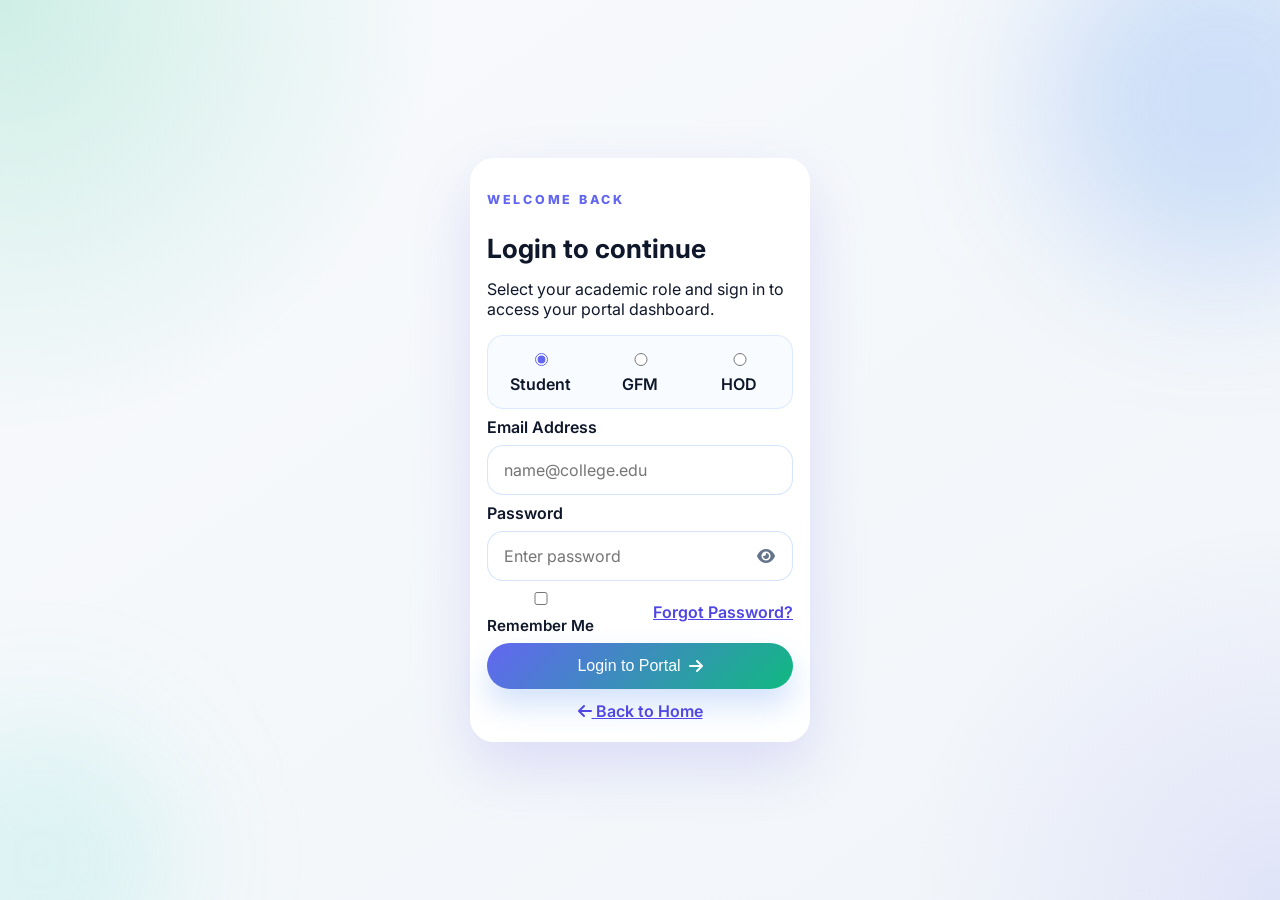
==== commit 8243ba13: "chore: remove all search features and replace brand mark A with Zeal College logo" ====
--- a/dashboards/gfm-attendance-entry.html
+++ b/dashboards/gfm-attendance-entry.html
@@ -110,14 +110,7 @@
             </div>
           </div>
         </div>
-        <div class="navbar-center">
-          <div class="search-bar-wrapper">
-            <svg class="search-icon" viewBox="0 0 24 24" fill="none" stroke="currentColor" stroke-width="2" stroke-linecap="round" stroke-linejoin="round">
-              <circle cx="11" cy="11" r="8"></circle><line x1="21" y1="21" x2="16.65" y2="16.65"></line>
-            </svg>
-            <input type="text" id="globalSearchInput" placeholder="Search student by name, roll no, or PRN..." />
-          </div>
-        </div>
+
         <div class="navbar-right">
           <button class="navbar-action-btn" id="themeToggleBtn" title="Toggle Light/Dark Theme">
             <i class="fa-solid fa-moon" id="themeIcon"></i>
@@ -209,12 +202,7 @@
                 </p>
               </div>
               <div class="table-controls">
-                <div class="search-box-pill">
-                  <svg class="search-icon-sm" viewBox="0 0 24 24" fill="none" stroke="currentColor" stroke-width="2">
-                    <circle cx="11" cy="11" r="8"></circle><line x1="21" y1="21" x2="16.65" y2="16.65"></line>
-                  </svg>
-                  <input type="text" id="attendanceSearchInput" placeholder="Search student..." />
-                </div>
+
                 <button type="button" class="table-action-btn secondary-solid" id="markAllPresentBtn" title="Mark all as Present">
                   <i class="fa-solid fa-user-check text-success"></i> Mark All Present
                 </button>
--- a/css/dashboard.css
+++ b/css/dashboard.css
@@ -5,10 +5,12 @@
    ========================================================================== */
 
 /* 1. CSS VARIABLES & COLOR SYSTEM */
+@import url('https://fonts.googleapis.com/css2?family=Inter:wght@300;400;500;600;700&display=swap');
+
 :root {
-  --primary: #3B82F6;
-  --primary-hover: #2563EB;
-  --primary-light: rgba(59, 130, 246, 0.08);
+  --primary: #6366F1;
+  --primary-hover: #4F46E5;
+  --primary-light: rgba(99, 102, 241, 0.08);
   --secondary: #0F172A;
   --success: #10B981;
   --warning: #F59E0B;
@@ -17,7 +19,7 @@
   --skyblue: #0EA5E9;
 
   /* White-space & Typography Scale */
-  --font-family: 'Poppins', -apple-system, BlinkMacSystemFont, "Segoe UI", Roboto, sans-serif;
+  --font-family: 'Inter', -apple-system, BlinkMacSystemFont, "Segoe UI", Roboto, sans-serif;
   --radius-xl: 20px;
   --radius-lg: 16px;
   --radius-md: 12px;
@@ -28,14 +30,14 @@
   --sidebar-collapsed-width: 88px;
 
   /* Light Theme Variables (Clean, bright, glass surfaces) */
-  --background: #F6F8FC;
+  --background: #F8FAFC;
   --surface: rgba(255, 255, 255, 0.85);
   --surface-solid: #FFFFFF;
   --surface-hover: rgba(241, 245, 249, 0.8);
-  --text-primary: #1E293B;
+  --text-primary: #0F172A;
   --text-secondary: #64748B;
   --border: rgba(226, 232, 240, 0.8);
-  --border-focus: rgba(59, 130, 246, 0.4);
+  --border-focus: rgba(99, 102, 241, 0.4);
   --glass-bg: rgba(255, 255, 255, 0.65);
   --glass-border: rgba(255, 255, 255, 0.6);
   --glass-shadow: 0 8px 32px 0 rgba(31, 38, 135, 0.04);
@@ -45,7 +47,7 @@
   --shadow-lg: 0 20px 40px -10px rgba(15, 23, 42, 0.06);
 
   /* Brand Tints */
-  --blue-tint: rgba(59, 130, 246, 0.08);
+  --blue-tint: rgba(99, 102, 241, 0.08);
   --green-tint: rgba(16, 185, 129, 0.08);
   --orange-tint: rgba(245, 158, 11, 0.08);
   --red-tint: rgba(239, 68, 68, 0.08);
@@ -62,7 +64,7 @@
   --text-primary: #F3F4F6;
   --text-secondary: #9CA3AF;
   --border: rgba(55, 65, 81, 0.4);
-  --border-focus: rgba(59, 130, 246, 0.6);
+  --border-focus: rgba(99, 102, 241, 0.6);
   --glass-bg: rgba(17, 24, 39, 0.5);
   --glass-border: rgba(255, 255, 255, 0.05);
   --glass-shadow: 0 8px 32px 0 rgba(0, 0, 0, 0.3);
@@ -71,7 +73,7 @@
   --shadow-md: 0 10px 25px -5px rgba(0, 0, 0, 0.3), 0 8px 10px -6px rgba(0, 0, 0, 0.3);
   --shadow-lg: 0 20px 40px -10px rgba(0, 0, 0, 0.5);
 
-  --blue-tint: rgba(59, 130, 246, 0.15);
+  --blue-tint: rgba(99, 102, 241, 0.15);
   --green-tint: rgba(16, 185, 129, 0.15);
   --orange-tint: rgba(245, 158, 11, 0.15);
   --red-tint: rgba(239, 68, 68, 0.15);
